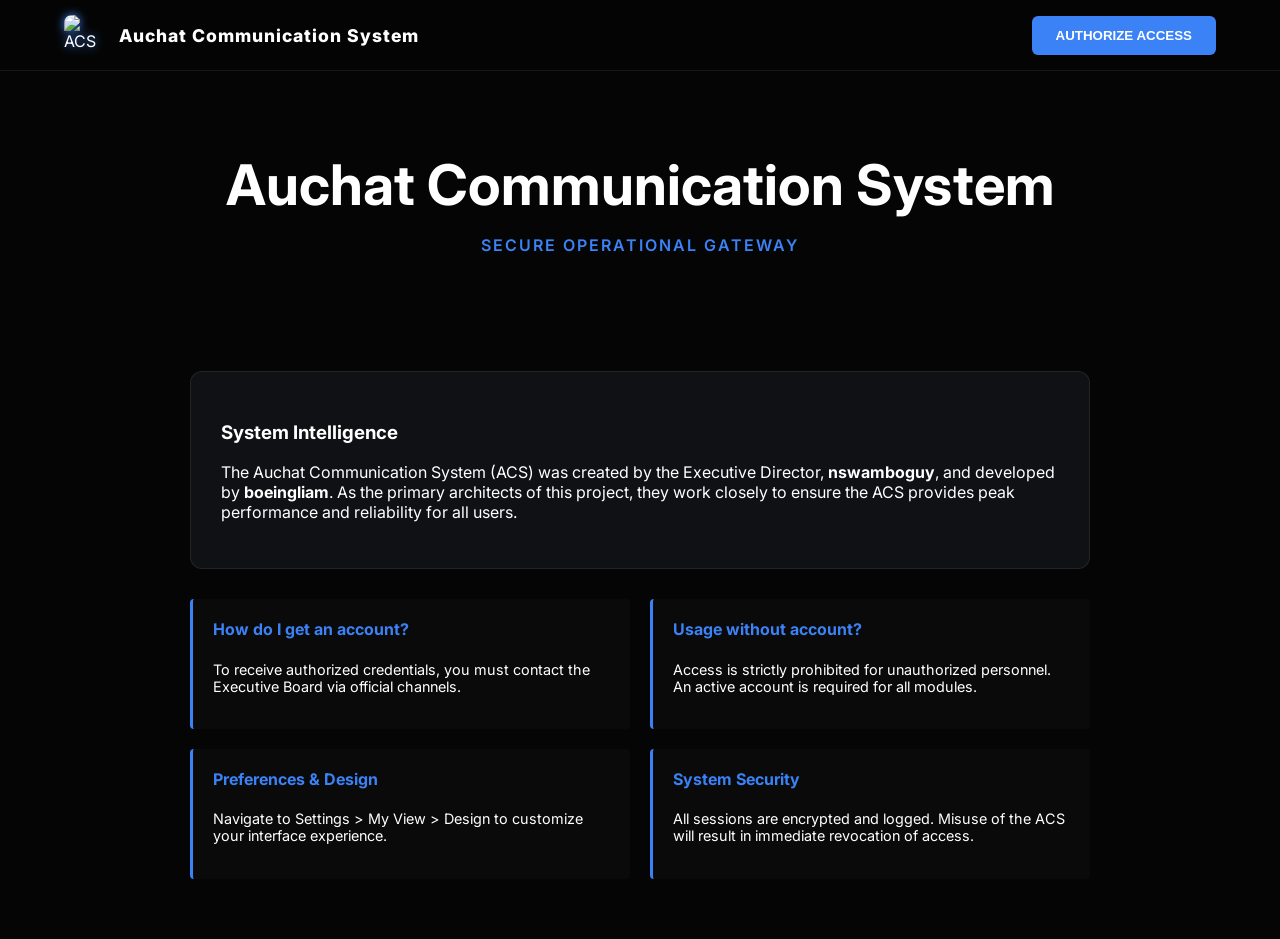
==== index.html @ dd85bc7e "Update index.html" ====
<!DOCTYPE html>
<html lang="en">
<head>
    <meta charset="UTF-8">
    <title>ACS | Auchat Communication System</title>
    <link rel="stylesheet" href="style.css">
</head>
<body>
    <nav>
        <div class="logo-container">
            <img src="https://cdn.discordapp.com/emojis/1469497144091217962.webp?size=128" class="acs-logo" alt="ACS Logo">
            <div style="font-weight: 800; letter-spacing: 1px; font-size: 1.1rem;">Auchat Communication System</div>
        </div>
        <button class="btn btn-blue" onclick="document.getElementById('loginModal').style.display='flex'">AUTHORIZE ACCESS</button>
    </nav>

    <div style="text-align: center; padding: 80px 20px 40px;">
        <h1 style="font-size: 3.5rem; margin: 0; color: var(--text-primary);">Auchat Communication System</h1>
        <p style="color: var(--accent-blue); font-weight: 600; letter-spacing: 2px;">SECURE OPERATIONAL GATEWAY</p>
    </div>

    <div class="info-section">
        <div class="info-card">
            <h3>System Intelligence</h3>
            <p>The Auchat Communication System (ACS) was created by the Executive Director, <strong>nswamboguy</strong>, and developed by <strong>boeingliam</strong>. As the primary architects of this project, they work closely to ensure the ACS provides peak performance and reliability for all users.</p>
        </div>

        <div class="info-grid">
            <div class="q-box">
                <h4 style="margin-top:0; color: var(--accent-blue);">How do I get an account?</h4>
                <p style="font-size: 0.9rem;">To receive authorized credentials, you must contact the Executive Board via official channels.</p>
            </div>
            <div class="q-box">
                <h4 style="margin-top:0; color: var(--accent-blue);">Usage without account?</h4>
                <p style="font-size: 0.9rem;">Access is strictly prohibited for unauthorized personnel. An active account is required for all modules.</p>
            </div>
            <div class="q-box">
                <h4 style="margin-top:0; color: var(--accent-blue);">Preferences & Design</h4>
                <p style="font-size: 0.9rem;">Navigate to Settings > My View > Design to customize your interface experience.</p>
            </div>
            <div class="q-box">
                <h4 style="margin-top:0; color: var(--accent-blue);">System Security</h4>
                <p style="font-size: 0.9rem;">All sessions are encrypted and logged. Misuse of the ACS will result in immediate revocation of access.</p>
            </div>
        </div>
    </div>

    <div id="loginModal" style="display:none; position:fixed; inset:0; background:rgba(0,0,0,0.9); z-index:2000; align-items:center; justify-content:center;">
        <div class="info-card" style="width: 380px; text-align: center;">
            <img src="https://cdn.discordapp.com/emojis/1469497144091217962.webp?size=128" style="width:60px; margin-bottom:20px;">
            <h2 style="margin-top:0;">Identity Check</h2>
            <input type="email" id="user" placeholder="Email Address" style="background:#161b22; border:1px solid var(--border); padding:12px; width:100%; color:white; margin-bottom:10px; border-radius:6px;">
            <input type="password" id="pass" placeholder="Password" style="background:#161b22; border:1px solid var(--border); padding:12px; width:100%; color:white; margin-bottom:10px; border-radius:6px;">
            <button class="btn btn-blue" style="width:100%; margin-top:15px;" onclick="handleLogin()">AUTHORIZE</button>
            <p onclick="document.getElementById('loginModal').style.display='none'" style="cursor:pointer; font-size:0.8rem; margin-top:15px;">Close Window</p>
        </div>
    </div>

    <script type="module">
        import { initializeApp } from "https://www.gstatic.com/firebasejs/10.8.0/firebase-app.js";
        import { getAuth, signInWithEmailAndPassword } from "https://www.gstatic.com/firebasejs/10.8.0/firebase-auth.js";

        const firebaseConfig = {
            apiKey: "AIzaSyD-UvH3k2We00wAcsfCTVYJhgNvb7akjd0",
            authDomain: "rp-portal-7cfdb.firebaseapp.com",
            projectId: "rp-portal-7cfdb",
            storageBucket: "rp-portal-7cfdb.firebasestorage.app",
            messagingSenderId: "1029232195682",
            appId: "1:1029232195682:web:852e8915f3f5293069793b",
            measurementId: "G-BK2QG0M95C"
        };

        const app = initializeApp(firebaseConfig);
        const auth = getAuth(app);

        window.handleLogin = async () => {
            const email = document.getElementById('user').value;
            const pass = document.getElementById('pass').value;
            try {
                const res = await signInWithEmailAndPassword(auth, email, pass);
                localStorage.setItem('userEmail', res.user.email);
                window.location.href = 'dashboard.html';
            } catch (e) { alert("Access Denied."); }
        };
    </script>
</body>
</html>
---- style.css ----
@import url('https://fonts.googleapis.com/css2?family=Inter:wght@300;400;600;800&display=swap');

:root {
    --bg-dark: #050505;
    --card-bg: #0f1115;
    --accent-blue: #3b82f6;
    --accent-red: #7f1d1d;
    --text-primary: #ffffff;
    --text-secondary: #94a3b8;
    --border: rgba(255, 255, 255, 0.08);
}

body {
    background-color: var(--bg-dark);
    color: var(--text-primary);
    font-family: 'Inter', sans-serif;
    margin: 0;
}

/* Logo Styling */
.logo-container {
    display: flex;
    align-items: center;
    gap: 15px;
}

.acs-logo {
    width: 40px;
    height: 40px;
    border-radius: 8px;
    filter: drop-shadow(0 0 5px var(--accent-blue));
}

/* Navigation */
nav {
    height: 70px;
    display: flex;
    align-items: center;
    justify-content: space-between;
    padding: 0 5%;
    border-bottom: 1px solid var(--border);
    background: rgba(5, 5, 5, 0.9);
    backdrop-filter: blur(15px);
    position: sticky;
    top: 0;
    z-index: 1000;
}

/* Info Section Styling */
.info-section {
    max-width: 900px;
    margin: 60px auto;
    padding: 0 20px;
}

.info-card {
    background: var(--card-bg);
    border: 1px solid var(--border);
    border-radius: 12px;
    padding: 30px;
    margin-bottom: 20px;
}

.info-grid {
    display: grid;
    grid-template-columns: 1fr 1fr;
    gap: 20px;
    margin-top: 30px;
}

.q-box {
    background: rgba(255,255,255,0.02);
    padding: 20px;
    border-left: 3px solid var(--accent-blue);
    border-radius: 4px;
}

/* Buttons & Inputs (Same as before) */
.btn { padding: 12px 24px; border-radius: 6px; font-weight: 600; cursor: pointer; border: none; transition: 0.3s; }
.btn-blue { background: var(--accent-blue); color: white; }
.btn-blue:hover { box-shadow: 0 0 20px rgba(59, 130, 246, 0.4); }
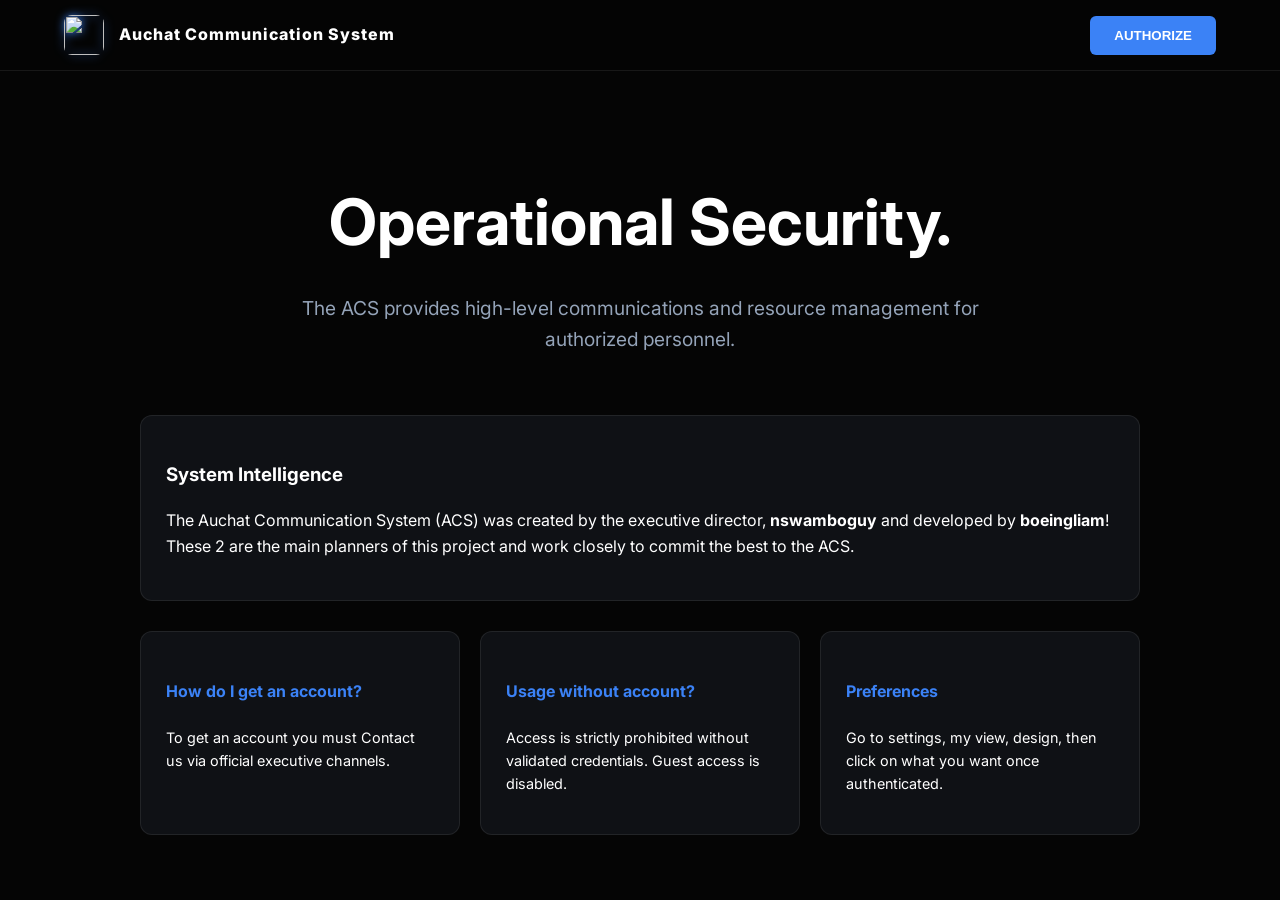
==== commit 4946d58e: "Update index.html" ====
--- a/index.html
+++ b/index.html
@@ -2,57 +2,55 @@
 <html lang="en">
 <head>
     <meta charset="UTF-8">
-    <title>ACS | Auchat Communication System</title>
+    <title>Auchat Communication System | Gateway</title>
     <link rel="stylesheet" href="style.css">
 </head>
 <body>
     <nav>
         <div class="logo-container">
-            <img src="https://cdn.discordapp.com/emojis/1469497144091217962.webp?size=128" class="acs-logo" alt="ACS Logo">
-            <div style="font-weight: 800; letter-spacing: 1px; font-size: 1.1rem;">Auchat Communication System</div>
+            <img src="https://cdn.discordapp.com/emojis/1469497144091217962.webp?size=128" class="acs-logo">
+            <div style="font-weight: 800; letter-spacing: 1px;">Auchat Communication System</div>
         </div>
-        <button class="btn btn-blue" onclick="document.getElementById('loginModal').style.display='flex'">AUTHORIZE ACCESS</button>
+        <button class="btn btn-blue" onclick="document.getElementById('loginModal').style.display='flex'">AUTHORIZE</button>
     </nav>
 
-    <div style="text-align: center; padding: 80px 20px 40px;">
-        <h1 style="font-size: 3.5rem; margin: 0; color: var(--text-primary);">Auchat Communication System</h1>
-        <p style="color: var(--accent-blue); font-weight: 600; letter-spacing: 2px;">SECURE OPERATIONAL GATEWAY</p>
+    <div style="text-align: center; padding: 100px 20px 40px;">
+        <h1 style="font-size: 4rem; margin: 0;">Operational Security.</h1>
+        <p style="color: var(--text-secondary); font-size: 1.2rem; max-width: 700px; margin: 20px auto;">
+            The ACS provides high-level communications and resource management for authorized personnel.
+        </p>
     </div>
 
-    <div class="info-section">
-        <div class="info-card">
+    <div class="container" style="max-width: 1000px; margin: 0 auto; padding: 0 20px;">
+        <div class="card">
             <h3>System Intelligence</h3>
-            <p>The Auchat Communication System (ACS) was created by the Executive Director, <strong>nswamboguy</strong>, and developed by <strong>boeingliam</strong>. As the primary architects of this project, they work closely to ensure the ACS provides peak performance and reliability for all users.</p>
+            <p>The Auchat Communication System (ACS) was created by the executive director, <strong>nswamboguy</strong> and developed by <strong>boeingliam</strong>! These 2 are the main planners of this project and work closely to commit the best to the ACS.</p>
         </div>
 
         <div class="info-grid">
-            <div class="q-box">
-                <h4 style="margin-top:0; color: var(--accent-blue);">How do I get an account?</h4>
-                <p style="font-size: 0.9rem;">To receive authorized credentials, you must contact the Executive Board via official channels.</p>
+            <div class="card">
+                <h4 style="color:var(--accent-blue)">How do I get an account?</h4>
+                <p style="font-size: 0.9rem;">To get an account you must Contact us via official executive channels.</p>
             </div>
-            <div class="q-box">
-                <h4 style="margin-top:0; color: var(--accent-blue);">Usage without account?</h4>
-                <p style="font-size: 0.9rem;">Access is strictly prohibited for unauthorized personnel. An active account is required for all modules.</p>
+            <div class="card">
+                <h4 style="color:var(--accent-blue)">Usage without account?</h4>
+                <p style="font-size: 0.9rem;">Access is strictly prohibited without validated credentials. Guest access is disabled.</p>
             </div>
-            <div class="q-box">
-                <h4 style="margin-top:0; color: var(--accent-blue);">Preferences & Design</h4>
-                <p style="font-size: 0.9rem;">Navigate to Settings > My View > Design to customize your interface experience.</p>
-            </div>
-            <div class="q-box">
-                <h4 style="margin-top:0; color: var(--accent-blue);">System Security</h4>
-                <p style="font-size: 0.9rem;">All sessions are encrypted and logged. Misuse of the ACS will result in immediate revocation of access.</p>
+            <div class="card">
+                <h4 style="color:var(--accent-blue)">Preferences</h4>
+                <p style="font-size: 0.9rem;">Go to settings, my view, design, then click on what you want once authenticated.</p>
             </div>
         </div>
     </div>
 
-    <div id="loginModal" style="display:none; position:fixed; inset:0; background:rgba(0,0,0,0.9); z-index:2000; align-items:center; justify-content:center;">
-        <div class="info-card" style="width: 380px; text-align: center;">
+    <div id="loginModal" style="display:none; position:fixed; inset:0; background:rgba(0,0,0,0.95); z-index:2000; align-items:center; justify-content:center;">
+        <div class="card" style="width: 380px; text-align: center;">
             <img src="https://cdn.discordapp.com/emojis/1469497144091217962.webp?size=128" style="width:60px; margin-bottom:20px;">
-            <h2 style="margin-top:0;">Identity Check</h2>
-            <input type="email" id="user" placeholder="Email Address" style="background:#161b22; border:1px solid var(--border); padding:12px; width:100%; color:white; margin-bottom:10px; border-radius:6px;">
-            <input type="password" id="pass" placeholder="Password" style="background:#161b22; border:1px solid var(--border); padding:12px; width:100%; color:white; margin-bottom:10px; border-radius:6px;">
-            <button class="btn btn-blue" style="width:100%; margin-top:15px;" onclick="handleLogin()">AUTHORIZE</button>
-            <p onclick="document.getElementById('loginModal').style.display='none'" style="cursor:pointer; font-size:0.8rem; margin-top:15px;">Close Window</p>
+            <h2>Personnel Sign-In</h2>
+            <input type="email" id="user" placeholder="Email Address (@...)" style="margin-bottom:10px;">
+            <input type="password" id="pass" placeholder="Password">
+            <button class="btn btn-blue" style="width:100%; margin-top:20px;" onclick="handleLogin()">AUTHORIZE ACCESS</button>
+            <p onclick="document.getElementById('loginModal').style.display='none'" style="cursor:pointer; font-size:0.8rem; margin-top:15px; color:var(--text-secondary);">Cancel</p>
         </div>
     </div>
 
@@ -80,7 +78,7 @@
                 const res = await signInWithEmailAndPassword(auth, email, pass);
                 localStorage.setItem('userEmail', res.user.email);
                 window.location.href = 'dashboard.html';
-            } catch (e) { alert("Access Denied."); }
+            } catch (e) { alert("Access Denied: Invalid Credentials."); }
         };
     </script>
 </body>
--- a/style.css
+++ b/style.css
@@ -5,6 +5,7 @@
     --card-bg: #0f1115;
     --accent-blue: #3b82f6;
     --accent-red: #7f1d1d;
+    --accent-dev: #a855f7;
     --text-primary: #ffffff;
     --text-secondary: #94a3b8;
     --border: rgba(255, 255, 255, 0.08);
@@ -15,23 +16,10 @@
     color: var(--text-primary);
     font-family: 'Inter', sans-serif;
     margin: 0;
+    line-height: 1.6;
 }
 
-/* Logo Styling */
-.logo-container {
-    display: flex;
-    align-items: center;
-    gap: 15px;
-}
-
-.acs-logo {
-    width: 40px;
-    height: 40px;
-    border-radius: 8px;
-    filter: drop-shadow(0 0 5px var(--accent-blue));
-}
-
-/* Navigation */
+/* Logo & Nav */
 nav {
     height: 70px;
     display: flex;
@@ -46,36 +34,49 @@
     z-index: 1000;
 }
 
-/* Info Section Styling */
-.info-section {
-    max-width: 900px;
-    margin: 60px auto;
-    padding: 0 20px;
-}
+.logo-container { display: flex; align-items: center; gap: 15px; }
+.acs-logo { width: 40px; height: 40px; border-radius: 8px; filter: drop-shadow(0 0 5px var(--accent-blue)); }
 
-.info-card {
+/* Cards & UI */
+.card {
     background: var(--card-bg);
     border: 1px solid var(--border);
     border-radius: 12px;
-    padding: 30px;
-    margin-bottom: 20px;
+    padding: 25px;
+    transition: 0.3s;
 }
 
-.info-grid {
-    display: grid;
-    grid-template-columns: 1fr 1fr;
-    gap: 20px;
-    margin-top: 30px;
+.info-grid { display: grid; grid-template-columns: repeat(auto-fit, minmax(280px, 1fr)); gap: 20px; margin-top: 30px; }
+
+.btn { padding: 12px 24px; border-radius: 6px; font-weight: 600; cursor: pointer; border: none; transition: 0.3s; }
+.btn-blue { background: var(--accent-blue); color: white; }
+.btn-red { background: var(--accent-red); color: white; }
+.btn-outline { background: transparent; border: 1px solid var(--border); color: white; }
+
+input {
+    background: #161b22;
+    border: 1px solid var(--border);
+    border-radius: 6px;
+    color: white;
+    padding: 12px;
+    width: 100%;
+    box-sizing: border-box;
 }
 
-.q-box {
-    background: rgba(255,255,255,0.02);
-    padding: 20px;
-    border-left: 3px solid var(--accent-blue);
-    border-radius: 4px;
+/* Tiered Admin Panels */
+.mod-panel { border: 1px solid var(--accent-red); background: rgba(127, 29, 29, 0.05); margin-bottom: 20px; }
+.dev-panel { border: 2px solid var(--accent-dev); background: rgba(10, 0, 20, 0.8); margin-bottom: 20px; box-shadow: 0 0 20px rgba(168, 85, 247, 0.1); }
+
+/* Sidebar */
+.sidebar-item {
+    padding: 12px;
+    border-radius: 8px;
+    cursor: pointer;
+    color: var(--text-secondary);
+    display: flex;
+    align-items: center;
+    gap: 10px;
 }
+.sidebar-item:hover { background: rgba(255,255,255,0.05); color: white; }
 
-/* Buttons & Inputs (Same as before) */
-.btn { padding: 12px 24px; border-radius: 6px; font-weight: 600; cursor: pointer; border: none; transition: 0.3s; }
-.btn-blue { background: var(--accent-blue); color: white; }
-.btn-blue:hover { box-shadow: 0 0 20px rgba(59, 130, 246, 0.4); }
+.terminal { font-family: monospace; color: #22c55e; background: #000; padding: 10px; border-radius: 4px; font-size: 0.8rem; margin-top: 10px; }
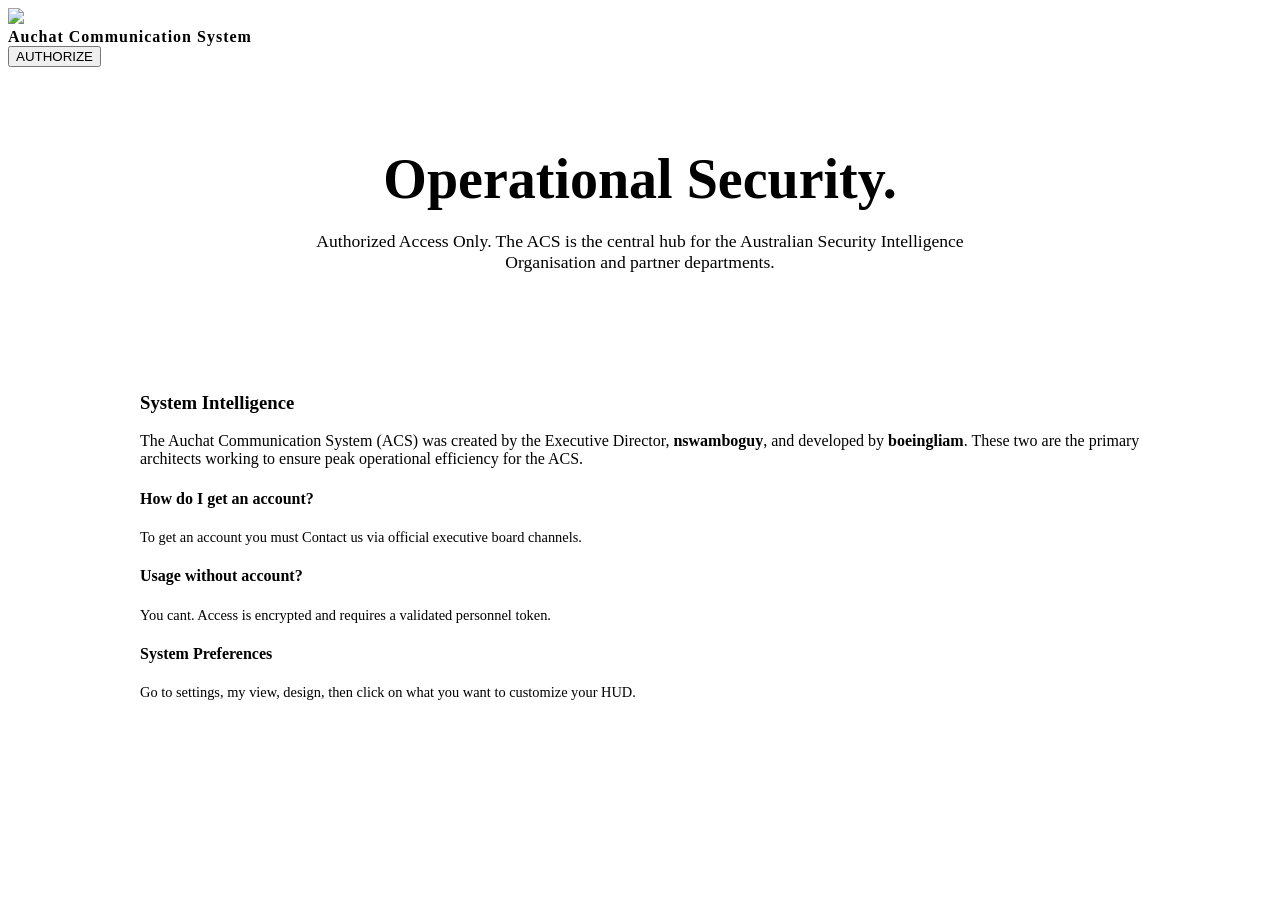
==== commit 0738c38b: "Update index.html" ====
--- a/index.html
+++ b/index.html
@@ -2,7 +2,7 @@
 <html lang="en">
 <head>
     <meta charset="UTF-8">
-    <title>Auchat Communication System | Gateway</title>
+    <title>ACS | Gateway</title>
     <link rel="stylesheet" href="style.css">
 </head>
 <body>
@@ -14,31 +14,31 @@
         <button class="btn btn-blue" onclick="document.getElementById('loginModal').style.display='flex'">AUTHORIZE</button>
     </nav>
 
-    <div style="text-align: center; padding: 100px 20px 40px;">
-        <h1 style="font-size: 4rem; margin: 0;">Operational Security.</h1>
-        <p style="color: var(--text-secondary); font-size: 1.2rem; max-width: 700px; margin: 20px auto;">
-            The ACS provides high-level communications and resource management for authorized personnel.
+    <div style="text-align: center; padding: 80px 20px;">
+        <h1 style="font-size: 3.5rem; margin: 0;">Operational Security.</h1>
+        <p style="color: var(--text-secondary); font-size: 1.1rem; max-width: 700px; margin: 20px auto;">
+            Authorized Access Only. The ACS is the central hub for the Australian Security Intelligence Organisation and partner departments.
         </p>
     </div>
 
-    <div class="container" style="max-width: 1000px; margin: 0 auto; padding: 0 20px;">
+    <div style="max-width: 1000px; margin: 0 auto; padding: 0 20px;">
         <div class="card">
             <h3>System Intelligence</h3>
-            <p>The Auchat Communication System (ACS) was created by the executive director, <strong>nswamboguy</strong> and developed by <strong>boeingliam</strong>! These 2 are the main planners of this project and work closely to commit the best to the ACS.</p>
+            <p>The Auchat Communication System (ACS) was created by the Executive Director, <strong>nswamboguy</strong>, and developed by <strong>boeingliam</strong>. These two are the primary architects working to ensure peak operational efficiency for the ACS.</p>
         </div>
 
         <div class="info-grid">
             <div class="card">
                 <h4 style="color:var(--accent-blue)">How do I get an account?</h4>
-                <p style="font-size: 0.9rem;">To get an account you must Contact us via official executive channels.</p>
+                <p style="font-size: 0.9rem;">To get an account you must Contact us via official executive board channels.</p>
             </div>
             <div class="card">
                 <h4 style="color:var(--accent-blue)">Usage without account?</h4>
-                <p style="font-size: 0.9rem;">Access is strictly prohibited without validated credentials. Guest access is disabled.</p>
+                <p style="font-size: 0.9rem;">You cant. Access is encrypted and requires a validated personnel token.</p>
             </div>
             <div class="card">
-                <h4 style="color:var(--accent-blue)">Preferences</h4>
-                <p style="font-size: 0.9rem;">Go to settings, my view, design, then click on what you want once authenticated.</p>
+                <h4 style="color:var(--accent-blue)">System Preferences</h4>
+                <p style="font-size: 0.9rem;">Go to settings, my view, design, then click on what you want to customize your HUD.</p>
             </div>
         </div>
     </div>
@@ -47,7 +47,7 @@
         <div class="card" style="width: 380px; text-align: center;">
             <img src="https://cdn.discordapp.com/emojis/1469497144091217962.webp?size=128" style="width:60px; margin-bottom:20px;">
             <h2>Personnel Sign-In</h2>
-            <input type="email" id="user" placeholder="Email Address (@...)" style="margin-bottom:10px;">
+            <input type="email" id="user" placeholder="Email Address" style="margin-bottom:10px;">
             <input type="password" id="pass" placeholder="Password">
             <button class="btn btn-blue" style="width:100%; margin-top:20px;" onclick="handleLogin()">AUTHORIZE ACCESS</button>
             <p onclick="document.getElementById('loginModal').style.display='none'" style="cursor:pointer; font-size:0.8rem; margin-top:15px; color:var(--text-secondary);">Cancel</p>
@@ -78,7 +78,7 @@
                 const res = await signInWithEmailAndPassword(auth, email, pass);
                 localStorage.setItem('userEmail', res.user.email);
                 window.location.href = 'dashboard.html';
-            } catch (e) { alert("Access Denied: Invalid Credentials."); }
+            } catch (e) { alert("Access Denied."); }
         };
     </script>
 </body>
--- a/style.css
+++ b/style.css
@@ -1,82 +1,27 @@
-@import url('https://fonts.googleapis.com/css2?family=Inter:wght@300;400;600;800&display=swap');
-
-:root {
-    --bg-dark: #050505;
-    --card-bg: #0f1115;
-    --accent-blue: #3b82f6;
-    --accent-red: #7f1d1d;
-    --accent-dev: #a855f7;
-    --text-primary: #ffffff;
-    --text-secondary: #94a3b8;
-    --border: rgba(255, 255, 255, 0.08);
+/* ASIO HR Aesthetic */
+.asio-panel {
+    border: 1px solid #00d4ff;
+    background: rgba(0, 212, 255, 0.05);
+    box-shadow: 0 0 15px rgba(0, 212, 255, 0.1);
 }
 
-body {
-    background-color: var(--bg-dark);
-    color: var(--text-primary);
-    font-family: 'Inter', sans-serif;
-    margin: 0;
-    line-height: 1.6;
+.badge-asio {
+    background: #00d4ff;
+    color: #000;
+    font-weight: 800;
+    padding: 2px 8px;
+    border-radius: 4px;
+    font-size: 0.7rem;
 }
 
-/* Logo & Nav */
-nav {
-    height: 70px;
+/* Resource Link Cards */
+.resource-link {
+    background: #161b22;
+    padding: 15px;
+    border-radius: 8px;
+    border: 1px solid var(--border);
+    margin-top: 10px;
     display: flex;
+    justify-content: space-between;
     align-items: center;
-    justify-content: space-between;
-    padding: 0 5%;
-    border-bottom: 1px solid var(--border);
-    background: rgba(5, 5, 5, 0.9);
-    backdrop-filter: blur(15px);
-    position: sticky;
-    top: 0;
-    z-index: 1000;
 }
-
-.logo-container { display: flex; align-items: center; gap: 15px; }
-.acs-logo { width: 40px; height: 40px; border-radius: 8px; filter: drop-shadow(0 0 5px var(--accent-blue)); }
-
-/* Cards & UI */
-.card {
-    background: var(--card-bg);
-    border: 1px solid var(--border);
-    border-radius: 12px;
-    padding: 25px;
-    transition: 0.3s;
-}
-
-.info-grid { display: grid; grid-template-columns: repeat(auto-fit, minmax(280px, 1fr)); gap: 20px; margin-top: 30px; }
-
-.btn { padding: 12px 24px; border-radius: 6px; font-weight: 600; cursor: pointer; border: none; transition: 0.3s; }
-.btn-blue { background: var(--accent-blue); color: white; }
-.btn-red { background: var(--accent-red); color: white; }
-.btn-outline { background: transparent; border: 1px solid var(--border); color: white; }
-
-input {
-    background: #161b22;
-    border: 1px solid var(--border);
-    border-radius: 6px;
-    color: white;
-    padding: 12px;
-    width: 100%;
-    box-sizing: border-box;
-}
-
-/* Tiered Admin Panels */
-.mod-panel { border: 1px solid var(--accent-red); background: rgba(127, 29, 29, 0.05); margin-bottom: 20px; }
-.dev-panel { border: 2px solid var(--accent-dev); background: rgba(10, 0, 20, 0.8); margin-bottom: 20px; box-shadow: 0 0 20px rgba(168, 85, 247, 0.1); }
-
-/* Sidebar */
-.sidebar-item {
-    padding: 12px;
-    border-radius: 8px;
-    cursor: pointer;
-    color: var(--text-secondary);
-    display: flex;
-    align-items: center;
-    gap: 10px;
-}
-.sidebar-item:hover { background: rgba(255,255,255,0.05); color: white; }
-
-.terminal { font-family: monospace; color: #22c55e; background: #000; padding: 10px; border-radius: 4px; font-size: 0.8rem; margin-top: 10px; }
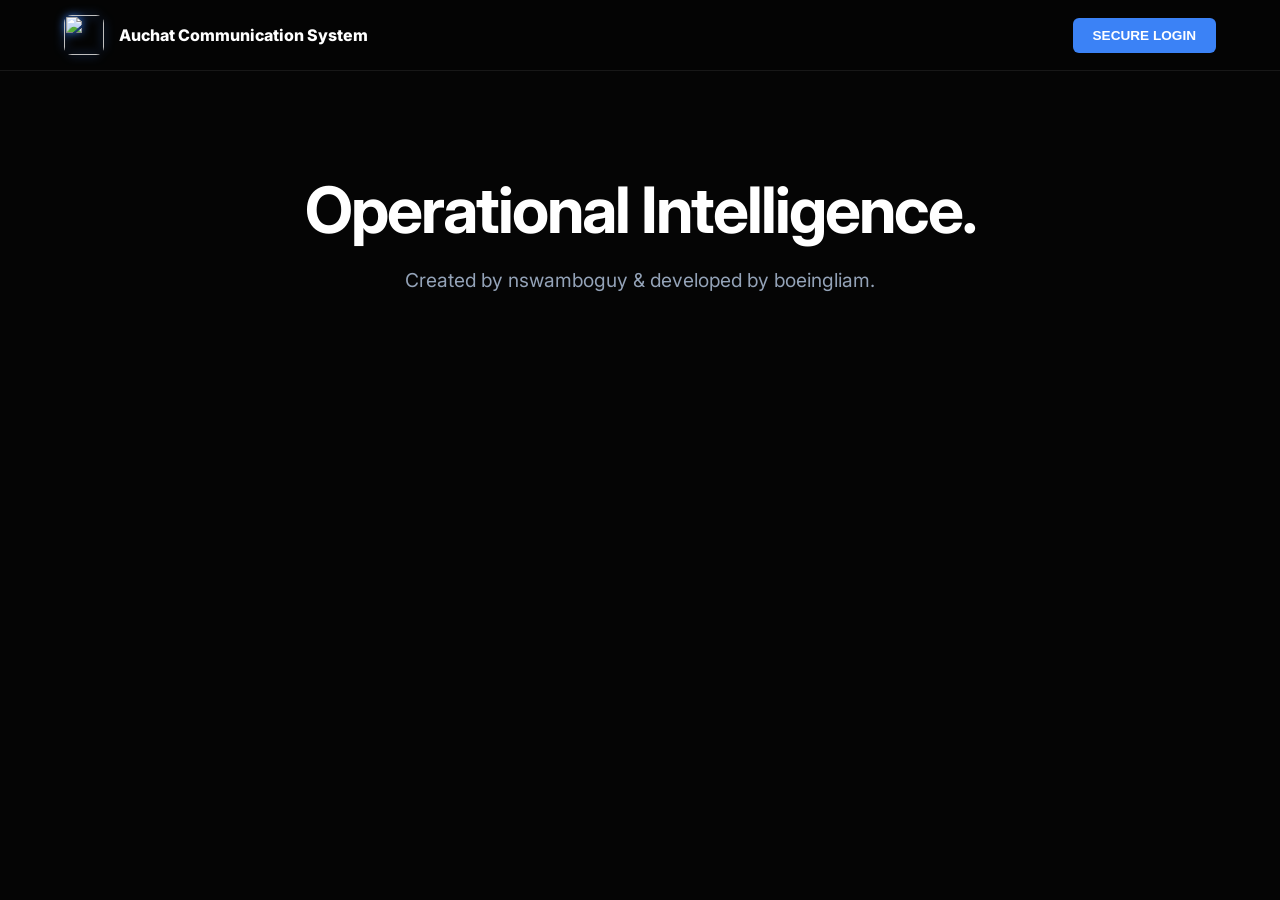
==== commit b7ee3a1c: "Update index.html" ====
--- a/index.html
+++ b/index.html
@@ -2,54 +2,30 @@
 <html lang="en">
 <head>
     <meta charset="UTF-8">
-    <title>ACS | Gateway</title>
+    <title>ACS | Entry Gateway</title>
     <link rel="stylesheet" href="style.css">
 </head>
 <body>
     <nav>
         <div class="logo-container">
             <img src="https://cdn.discordapp.com/emojis/1469497144091217962.webp?size=128" class="acs-logo">
-            <div style="font-weight: 800; letter-spacing: 1px;">Auchat Communication System</div>
+            <div style="font-weight: 800;">Auchat Communication System</div>
         </div>
-        <button class="btn btn-blue" onclick="document.getElementById('loginModal').style.display='flex'">AUTHORIZE</button>
+        <button class="btn btn-blue" onclick="document.getElementById('loginModal').style.display='flex'">SECURE LOGIN</button>
     </nav>
 
-    <div style="text-align: center; padding: 80px 20px;">
-        <h1 style="font-size: 3.5rem; margin: 0;">Operational Security.</h1>
-        <p style="color: var(--text-secondary); font-size: 1.1rem; max-width: 700px; margin: 20px auto;">
-            Authorized Access Only. The ACS is the central hub for the Australian Security Intelligence Organisation and partner departments.
-        </p>
+    <div style="text-align: center; padding: 100px 20px;">
+        <h1 style="font-size: 4rem; margin: 0; letter-spacing: -2px;">Operational Intelligence.</h1>
+        <p style="color: var(--text-secondary); font-size: 1.2rem; max-width: 650px; margin: 20px auto;">Created by nswamboguy & developed by boeingliam.</p>
     </div>
 
-    <div style="max-width: 1000px; margin: 0 auto; padding: 0 20px;">
-        <div class="card">
-            <h3>System Intelligence</h3>
-            <p>The Auchat Communication System (ACS) was created by the Executive Director, <strong>nswamboguy</strong>, and developed by <strong>boeingliam</strong>. These two are the primary architects working to ensure peak operational efficiency for the ACS.</p>
-        </div>
-
-        <div class="info-grid">
-            <div class="card">
-                <h4 style="color:var(--accent-blue)">How do I get an account?</h4>
-                <p style="font-size: 0.9rem;">To get an account you must Contact us via official executive board channels.</p>
-            </div>
-            <div class="card">
-                <h4 style="color:var(--accent-blue)">Usage without account?</h4>
-                <p style="font-size: 0.9rem;">You cant. Access is encrypted and requires a validated personnel token.</p>
-            </div>
-            <div class="card">
-                <h4 style="color:var(--accent-blue)">System Preferences</h4>
-                <p style="font-size: 0.9rem;">Go to settings, my view, design, then click on what you want to customize your HUD.</p>
-            </div>
-        </div>
-    </div>
-
-    <div id="loginModal" style="display:none; position:fixed; inset:0; background:rgba(0,0,0,0.95); z-index:2000; align-items:center; justify-content:center;">
-        <div class="card" style="width: 380px; text-align: center;">
-            <img src="https://cdn.discordapp.com/emojis/1469497144091217962.webp?size=128" style="width:60px; margin-bottom:20px;">
-            <h2>Personnel Sign-In</h2>
+    <div id="loginModal" style="display:none; position:fixed; inset:0; background:rgba(0,0,0,0.9); z-index:2000; align-items:center; justify-content:center;">
+        <div class="card" style="width: 350px; text-align: center;">
+            <img src="https://cdn.discordapp.com/emojis/1469497144091217962.webp?size=128" style="width:50px; margin-bottom:15px;">
+            <h3>Identity Verification</h3>
             <input type="email" id="user" placeholder="Email Address" style="margin-bottom:10px;">
             <input type="password" id="pass" placeholder="Password">
-            <button class="btn btn-blue" style="width:100%; margin-top:20px;" onclick="handleLogin()">AUTHORIZE ACCESS</button>
+            <button class="btn btn-blue" style="width:100%; margin-top:20px;" onclick="handleLogin()">AUTHORIZE</button>
             <p onclick="document.getElementById('loginModal').style.display='none'" style="cursor:pointer; font-size:0.8rem; margin-top:15px; color:var(--text-secondary);">Cancel</p>
         </div>
     </div>
@@ -57,20 +33,16 @@
     <script type="module">
         import { initializeApp } from "https://www.gstatic.com/firebasejs/10.8.0/firebase-app.js";
         import { getAuth, signInWithEmailAndPassword } from "https://www.gstatic.com/firebasejs/10.8.0/firebase-auth.js";
-
         const firebaseConfig = {
             apiKey: "AIzaSyD-UvH3k2We00wAcsfCTVYJhgNvb7akjd0",
             authDomain: "rp-portal-7cfdb.firebaseapp.com",
             projectId: "rp-portal-7cfdb",
             storageBucket: "rp-portal-7cfdb.firebasestorage.app",
             messagingSenderId: "1029232195682",
-            appId: "1:1029232195682:web:852e8915f3f5293069793b",
-            measurementId: "G-BK2QG0M95C"
+            appId: "1:1029232195682:web:852e8915f3f5293069793b"
         };
-
         const app = initializeApp(firebaseConfig);
         const auth = getAuth(app);
-
         window.handleLogin = async () => {
             const email = document.getElementById('user').value;
             const pass = document.getElementById('pass').value;
@@ -78,7 +50,7 @@
                 const res = await signInWithEmailAndPassword(auth, email, pass);
                 localStorage.setItem('userEmail', res.user.email);
                 window.location.href = 'dashboard.html';
-            } catch (e) { alert("Access Denied."); }
+            } catch (e) { alert("Invalid Credentials"); }
         };
     </script>
 </body>
--- a/style.css
+++ b/style.css
@@ -1,27 +1,54 @@
-/* ASIO HR Aesthetic */
-.asio-panel {
-    border: 1px solid #00d4ff;
-    background: rgba(0, 212, 255, 0.05);
-    box-shadow: 0 0 15px rgba(0, 212, 255, 0.1);
+@import url('https://fonts.googleapis.com/css2?family=Inter:wght@300;400;600;800&display=swap');
+
+:root {
+    --bg-dark: #050505;
+    --card-bg: #0f1115;
+    --accent-blue: #3b82f6;
+    --accent-red: #7f1d1d;
+    --accent-dev: #ffd700; /* Gold */
+    --accent-asio: #00d4ff;
+    --text-primary: #ffffff;
+    --text-secondary: #94a3b8;
+    --border: rgba(255, 255, 255, 0.08);
 }
 
-.badge-asio {
-    background: #00d4ff;
-    color: #000;
-    font-weight: 800;
-    padding: 2px 8px;
-    border-radius: 4px;
-    font-size: 0.7rem;
+body { background-color: var(--bg-dark); color: var(--text-primary); font-family: 'Inter', sans-serif; margin: 0; overflow-x: hidden; }
+
+/* Navigation */
+nav {
+    height: 70px; display: flex; align-items: center; justify-content: space-between; padding: 0 5%;
+    border-bottom: 1px solid var(--border); background: rgba(5, 5, 5, 0.9); backdrop-filter: blur(15px);
+    position: sticky; top: 0; z-index: 1000;
 }
 
-/* Resource Link Cards */
-.resource-link {
-    background: #161b22;
-    padding: 15px;
-    border-radius: 8px;
-    border: 1px solid var(--border);
-    margin-top: 10px;
-    display: flex;
-    justify-content: space-between;
-    align-items: center;
+.logo-container { display: flex; align-items: center; gap: 15px; }
+.acs-logo { width: 40px; height: 40px; border-radius: 8px; filter: drop-shadow(0 0 5px var(--accent-blue)); }
+
+/* HR Announcement Banner */
+#hr-banner {
+    position: fixed; top: -100px; left: 50%; transform: translateX(-50%);
+    width: 80%; max-width: 800px; background: var(--accent-blue); color: white;
+    padding: 20px; border-radius: 0 0 15px 15px; z-index: 9999;
+    text-align: center; font-weight: 800; box-shadow: 0 10px 30px rgba(0,0,0,0.5);
+    transition: 0.5s cubic-bezier(0.175, 0.885, 0.32, 1.275);
 }
+#hr-banner.active { top: 0; }
+
+/* Chat Styling */
+.chat-container { display: flex; flex-direction: column; height: 450px; }
+.chat-messages { flex: 1; overflow-y: auto; padding: 15px; background: rgba(0,0,0,0.2); border-radius: 8px; margin-bottom: 10px; }
+.msg { margin-bottom: 10px; font-size: 0.9rem; line-height: 1.4; padding: 8px; border-radius: 6px; background: rgba(255,255,255,0.03); }
+.msg-author { font-weight: 800; font-size: 0.75rem; margin-bottom: 2px; display: block; }
+.dev-text { color: var(--accent-dev) !important; }
+
+/* Global Cards */
+.card { background: var(--card-bg); border: 1px solid var(--border); border-radius: 12px; padding: 25px; }
+.sidebar-item { padding: 12px; border-radius: 8px; cursor: pointer; color: var(--text-secondary); display: flex; align-items: center; gap: 10px; transition: 0.2s; }
+.sidebar-item:hover, .sidebar-item.active { background: rgba(59, 130, 246, 0.1); color: white; }
+
+.btn { padding: 10px 20px; border-radius: 6px; font-weight: 600; cursor: pointer; border: none; font-size: 0.85rem; }
+.btn-blue { background: var(--accent-blue); color: white; }
+.btn-gold { background: var(--accent-dev); color: black; }
+.btn-outline { background: transparent; border: 1px solid var(--border); color: white; }
+
+input { background: #161b22; border: 1px solid var(--border); border-radius: 6px; color: white; padding: 12px; width: 100%; }
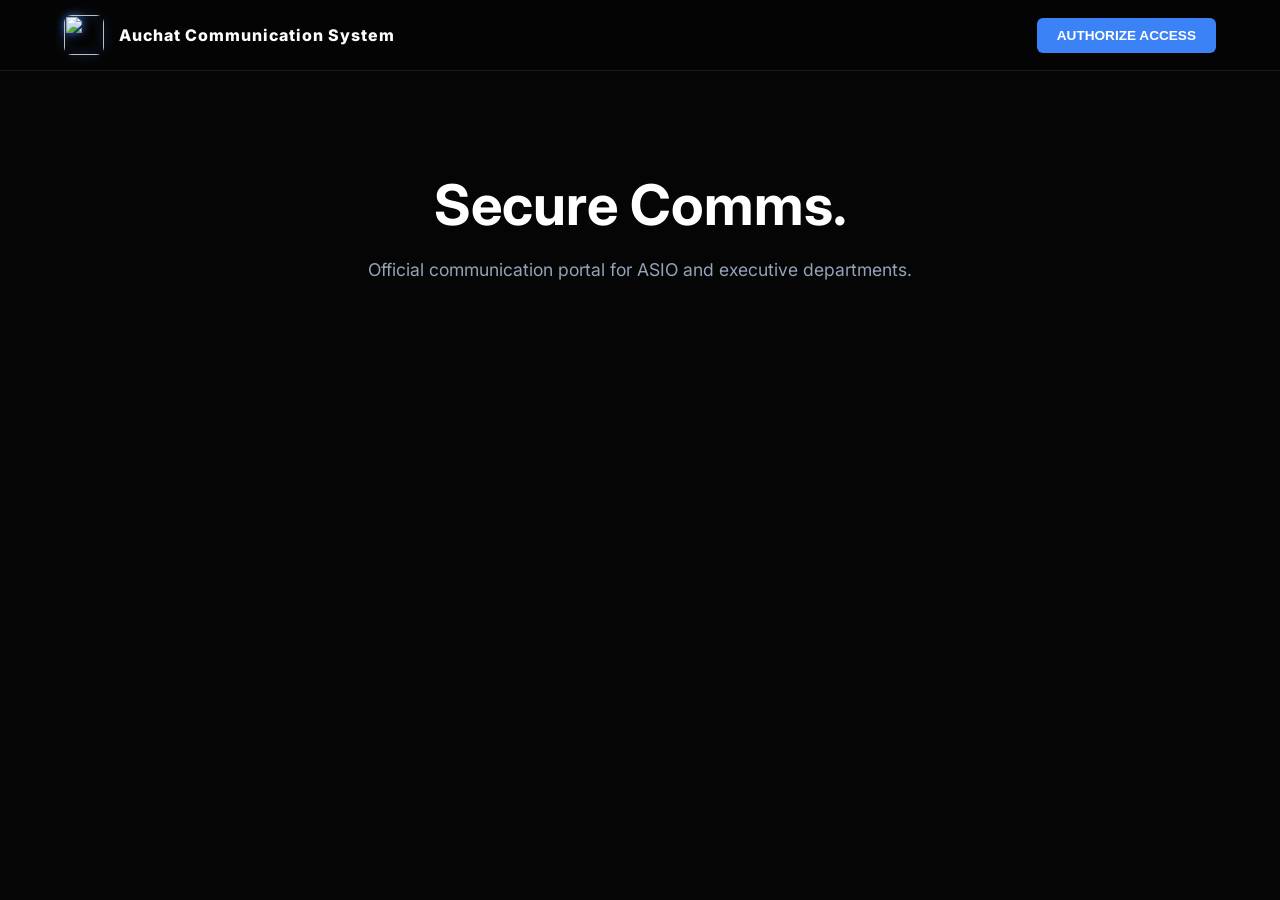
==== commit d16de8c1: "Update index.html" ====
--- a/index.html
+++ b/index.html
@@ -2,37 +2,36 @@
 <html lang="en">
 <head>
     <meta charset="UTF-8">
-    <title>ACS | Entry Gateway</title>
+    <title>ACS | Operational Gateway</title>
     <link rel="stylesheet" href="style.css">
 </head>
 <body>
     <nav>
         <div class="logo-container">
             <img src="https://cdn.discordapp.com/emojis/1469497144091217962.webp?size=128" class="acs-logo">
-            <div style="font-weight: 800;">Auchat Communication System</div>
+            <div style="font-weight: 800; letter-spacing: 1px;">Auchat Communication System</div>
         </div>
-        <button class="btn btn-blue" onclick="document.getElementById('loginModal').style.display='flex'">SECURE LOGIN</button>
+        <button class="btn btn-blue" onclick="document.getElementById('loginModal').style.display='flex'">AUTHORIZE ACCESS</button>
     </nav>
 
     <div style="text-align: center; padding: 100px 20px;">
-        <h1 style="font-size: 4rem; margin: 0; letter-spacing: -2px;">Operational Intelligence.</h1>
-        <p style="color: var(--text-secondary); font-size: 1.2rem; max-width: 650px; margin: 20px auto;">Created by nswamboguy & developed by boeingliam.</p>
+        <h1 style="font-size: 3.5rem; margin: 0;">Secure Comms.</h1>
+        <p style="color: var(--text-secondary); font-size: 1.1rem; max-width: 600px; margin: 20px auto;">Official communication portal for ASIO and executive departments.</p>
     </div>
 
     <div id="loginModal" style="display:none; position:fixed; inset:0; background:rgba(0,0,0,0.9); z-index:2000; align-items:center; justify-content:center;">
         <div class="card" style="width: 350px; text-align: center;">
-            <img src="https://cdn.discordapp.com/emojis/1469497144091217962.webp?size=128" style="width:50px; margin-bottom:15px;">
-            <h3>Identity Verification</h3>
+            <h3>Personnel Login</h3>
             <input type="email" id="user" placeholder="Email Address" style="margin-bottom:10px;">
             <input type="password" id="pass" placeholder="Password">
-            <button class="btn btn-blue" style="width:100%; margin-top:20px;" onclick="handleLogin()">AUTHORIZE</button>
-            <p onclick="document.getElementById('loginModal').style.display='none'" style="cursor:pointer; font-size:0.8rem; margin-top:15px; color:var(--text-secondary);">Cancel</p>
+            <button class="btn btn-blue" style="width:100%; margin-top:20px;" onclick="handleLogin()">VERIFY</button>
         </div>
     </div>
 
     <script type="module">
         import { initializeApp } from "https://www.gstatic.com/firebasejs/10.8.0/firebase-app.js";
         import { getAuth, signInWithEmailAndPassword } from "https://www.gstatic.com/firebasejs/10.8.0/firebase-auth.js";
+        
         const firebaseConfig = {
             apiKey: "AIzaSyD-UvH3k2We00wAcsfCTVYJhgNvb7akjd0",
             authDomain: "rp-portal-7cfdb.firebaseapp.com",
@@ -43,6 +42,7 @@
         };
         const app = initializeApp(firebaseConfig);
         const auth = getAuth(app);
+
         window.handleLogin = async () => {
             const email = document.getElementById('user').value;
             const pass = document.getElementById('pass').value;
--- a/style.css
+++ b/style.css
@@ -5,7 +5,7 @@
     --card-bg: #0f1115;
     --accent-blue: #3b82f6;
     --accent-red: #7f1d1d;
-    --accent-dev: #ffd700; /* Gold */
+    --accent-dev: #ffd700;
     --accent-asio: #00d4ff;
     --text-primary: #ffffff;
     --text-secondary: #94a3b8;
@@ -14,7 +14,6 @@
 
 body { background-color: var(--bg-dark); color: var(--text-primary); font-family: 'Inter', sans-serif; margin: 0; overflow-x: hidden; }
 
-/* Navigation */
 nav {
     height: 70px; display: flex; align-items: center; justify-content: space-between; padding: 0 5%;
     border-bottom: 1px solid var(--border); background: rgba(5, 5, 5, 0.9); backdrop-filter: blur(15px);
@@ -24,7 +23,6 @@
 .logo-container { display: flex; align-items: center; gap: 15px; }
 .acs-logo { width: 40px; height: 40px; border-radius: 8px; filter: drop-shadow(0 0 5px var(--accent-blue)); }
 
-/* HR Announcement Banner */
 #hr-banner {
     position: fixed; top: -100px; left: 50%; transform: translateX(-50%);
     width: 80%; max-width: 800px; background: var(--accent-blue); color: white;
@@ -34,21 +32,21 @@
 }
 #hr-banner.active { top: 0; }
 
-/* Chat Styling */
-.chat-container { display: flex; flex-direction: column; height: 450px; }
-.chat-messages { flex: 1; overflow-y: auto; padding: 15px; background: rgba(0,0,0,0.2); border-radius: 8px; margin-bottom: 10px; }
-.msg { margin-bottom: 10px; font-size: 0.9rem; line-height: 1.4; padding: 8px; border-radius: 6px; background: rgba(255,255,255,0.03); }
-.msg-author { font-weight: 800; font-size: 0.75rem; margin-bottom: 2px; display: block; }
+.chat-container { display: flex; flex-direction: column; height: 500px; position: relative; }
+.chat-messages { flex: 1; overflow-y: auto; padding: 15px; background: rgba(0,0,0,0.4); border-radius: 8px; border: 1px solid var(--border); margin-bottom: 5px; }
+.msg { margin-bottom: 12px; font-size: 0.9rem; padding: 10px; border-radius: 8px; background: rgba(255,255,255,0.03); border-left: 3px solid transparent; }
+.msg-author { font-weight: 800; font-size: 0.7rem; margin-bottom: 4px; display: block; text-transform: uppercase; letter-spacing: 1px; }
 .dev-text { color: var(--accent-dev) !important; }
 
-/* Global Cards */
+#typing-indicator { font-size: 0.75rem; color: var(--text-secondary); height: 20px; font-style: italic; margin-left: 5px; }
+
 .card { background: var(--card-bg); border: 1px solid var(--border); border-radius: 12px; padding: 25px; }
-.sidebar-item { padding: 12px; border-radius: 8px; cursor: pointer; color: var(--text-secondary); display: flex; align-items: center; gap: 10px; transition: 0.2s; }
+.sidebar-item { padding: 12px; border-radius: 8px; cursor: pointer; color: var(--text-secondary); display: flex; align-items: center; gap: 10px; transition: 0.2s; margin-bottom: 4px; }
 .sidebar-item:hover, .sidebar-item.active { background: rgba(59, 130, 246, 0.1); color: white; }
 
 .btn { padding: 10px 20px; border-radius: 6px; font-weight: 600; cursor: pointer; border: none; font-size: 0.85rem; }
 .btn-blue { background: var(--accent-blue); color: white; }
-.btn-gold { background: var(--accent-dev); color: black; }
 .btn-outline { background: transparent; border: 1px solid var(--border); color: white; }
 
-input { background: #161b22; border: 1px solid var(--border); border-radius: 6px; color: white; padding: 12px; width: 100%; }
+input { background: #161b22; border: 1px solid var(--border); border-radius: 6px; color: white; padding: 12px; width: 100%; outline: none; }
+input:focus { border-color: var(--accent-blue); }
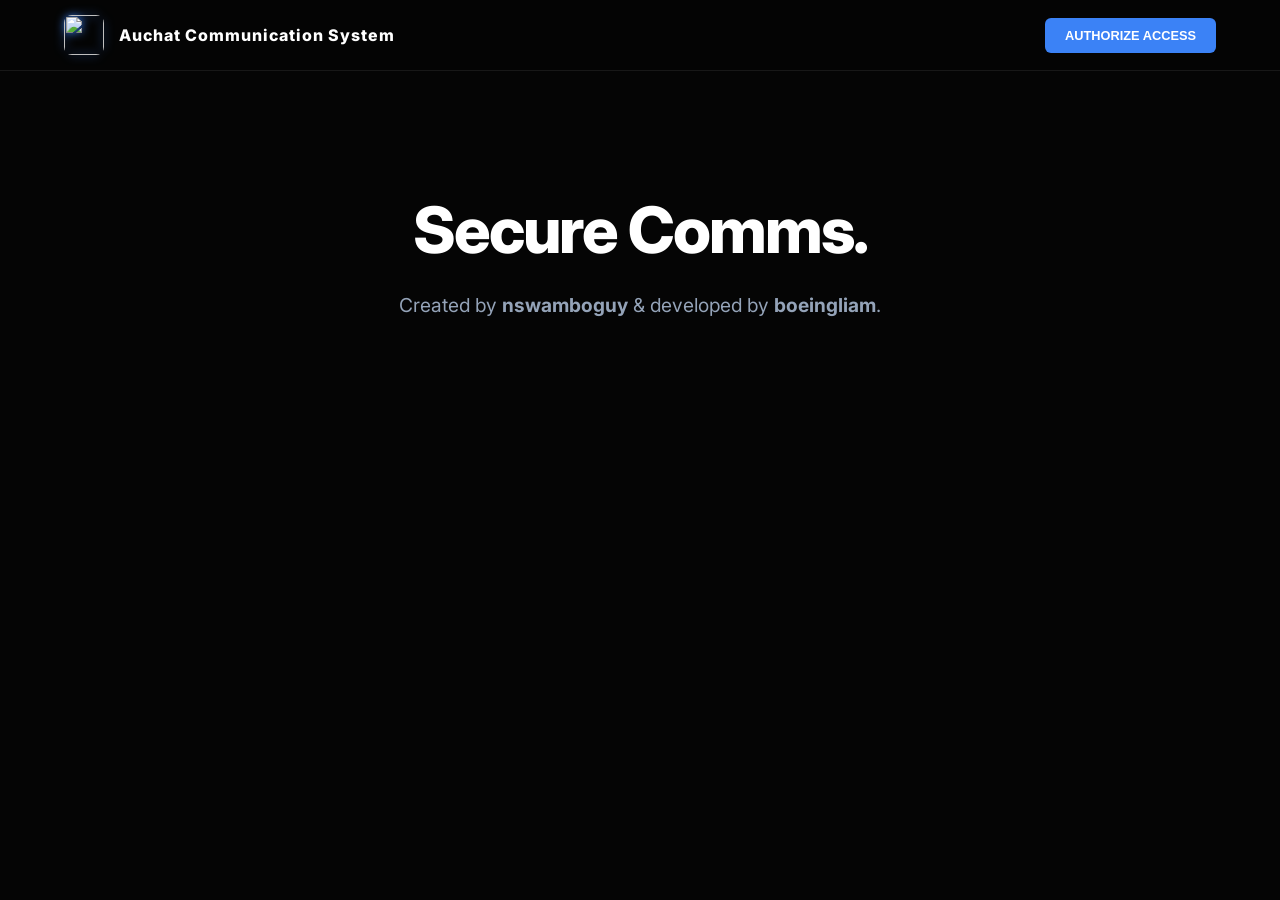
==== commit 54edaeb7: "Update index.html" ====
--- a/index.html
+++ b/index.html
@@ -14,9 +14,11 @@
         <button class="btn btn-blue" onclick="document.getElementById('loginModal').style.display='flex'">AUTHORIZE ACCESS</button>
     </nav>
 
-    <div style="text-align: center; padding: 100px 20px;">
-        <h1 style="font-size: 3.5rem; margin: 0;">Secure Comms.</h1>
-        <p style="color: var(--text-secondary); font-size: 1.1rem; max-width: 600px; margin: 20px auto;">Official communication portal for ASIO and executive departments.</p>
+    <div style="text-align: center; padding: 120px 20px;">
+        <h1 style="font-size: 4rem; margin: 0; letter-spacing: -2px; font-weight: 800;">Secure Comms.</h1>
+        <p style="color: var(--text-secondary); font-size: 1.2rem; max-width: 600px; margin: 25px auto;">
+            Created by <b>nswamboguy</b> & developed by <b>boeingliam</b>.
+        </p>
     </div>
 
     <div id="loginModal" style="display:none; position:fixed; inset:0; background:rgba(0,0,0,0.9); z-index:2000; align-items:center; justify-content:center;">
--- a/style.css
+++ b/style.css
@@ -23,30 +23,37 @@
 .logo-container { display: flex; align-items: center; gap: 15px; }
 .acs-logo { width: 40px; height: 40px; border-radius: 8px; filter: drop-shadow(0 0 5px var(--accent-blue)); }
 
+/* Real-time Priority Banner */
 #hr-banner {
-    position: fixed; top: -100px; left: 50%; transform: translateX(-50%);
-    width: 80%; max-width: 800px; background: var(--accent-blue); color: white;
+    position: fixed; top: -150px; left: 50%; transform: translateX(-50%);
+    width: 90%; max-width: 800px; background: var(--accent-asio); color: #000;
     padding: 20px; border-radius: 0 0 15px 15px; z-index: 9999;
-    text-align: center; font-weight: 800; box-shadow: 0 10px 30px rgba(0,0,0,0.5);
-    transition: 0.5s cubic-bezier(0.175, 0.885, 0.32, 1.275);
+    text-align: center; font-weight: 800; box-shadow: 0 10px 40px rgba(0, 212, 255, 0.4);
+    transition: 0.6s cubic-bezier(0.23, 1, 0.32, 1);
 }
 #hr-banner.active { top: 0; }
 
-.chat-container { display: flex; flex-direction: column; height: 500px; position: relative; }
-.chat-messages { flex: 1; overflow-y: auto; padding: 15px; background: rgba(0,0,0,0.4); border-radius: 8px; border: 1px solid var(--border); margin-bottom: 5px; }
-.msg { margin-bottom: 12px; font-size: 0.9rem; padding: 10px; border-radius: 8px; background: rgba(255,255,255,0.03); border-left: 3px solid transparent; }
-.msg-author { font-weight: 800; font-size: 0.7rem; margin-bottom: 4px; display: block; text-transform: uppercase; letter-spacing: 1px; }
+/* Chat & Feed UI */
+.chat-container { display: flex; flex-direction: column; height: 550px; }
+.scroll-area { flex: 1; overflow-y: auto; padding: 15px; background: rgba(0,0,0,0.4); border-radius: 8px; border: 1px solid var(--border); }
+.msg { margin-bottom: 12px; font-size: 0.9rem; padding: 12px; border-radius: 8px; background: rgba(255,255,255,0.03); border-left: 3px solid var(--accent-blue); }
+.msg-hr { border-left-color: var(--accent-asio); background: rgba(0, 212, 255, 0.05); }
+.msg-author { font-weight: 800; font-size: 0.7rem; display: block; text-transform: uppercase; margin-bottom: 4px; }
 .dev-text { color: var(--accent-dev) !important; }
 
-#typing-indicator { font-size: 0.75rem; color: var(--text-secondary); height: 20px; font-style: italic; margin-left: 5px; }
+/* Resource Cards */
+.res-card { 
+    display: flex; justify-content: space-between; align-items: center; 
+    padding: 15px; background: #161b22; border-radius: 8px; margin-bottom: 10px; border: 1px solid var(--border);
+}
 
 .card { background: var(--card-bg); border: 1px solid var(--border); border-radius: 12px; padding: 25px; }
-.sidebar-item { padding: 12px; border-radius: 8px; cursor: pointer; color: var(--text-secondary); display: flex; align-items: center; gap: 10px; transition: 0.2s; margin-bottom: 4px; }
+.sidebar-item { padding: 12px; border-radius: 8px; cursor: pointer; color: var(--text-secondary); transition: 0.2s; margin-bottom: 4px; }
 .sidebar-item:hover, .sidebar-item.active { background: rgba(59, 130, 246, 0.1); color: white; }
 
-.btn { padding: 10px 20px; border-radius: 6px; font-weight: 600; cursor: pointer; border: none; font-size: 0.85rem; }
+.btn { padding: 10px 20px; border-radius: 6px; font-weight: 700; cursor: pointer; border: none; font-size: 0.8rem; }
 .btn-blue { background: var(--accent-blue); color: white; }
+.btn-asio { background: var(--accent-asio); color: black; }
 .btn-outline { background: transparent; border: 1px solid var(--border); color: white; }
 
 input { background: #161b22; border: 1px solid var(--border); border-radius: 6px; color: white; padding: 12px; width: 100%; outline: none; }
-input:focus { border-color: var(--accent-blue); }
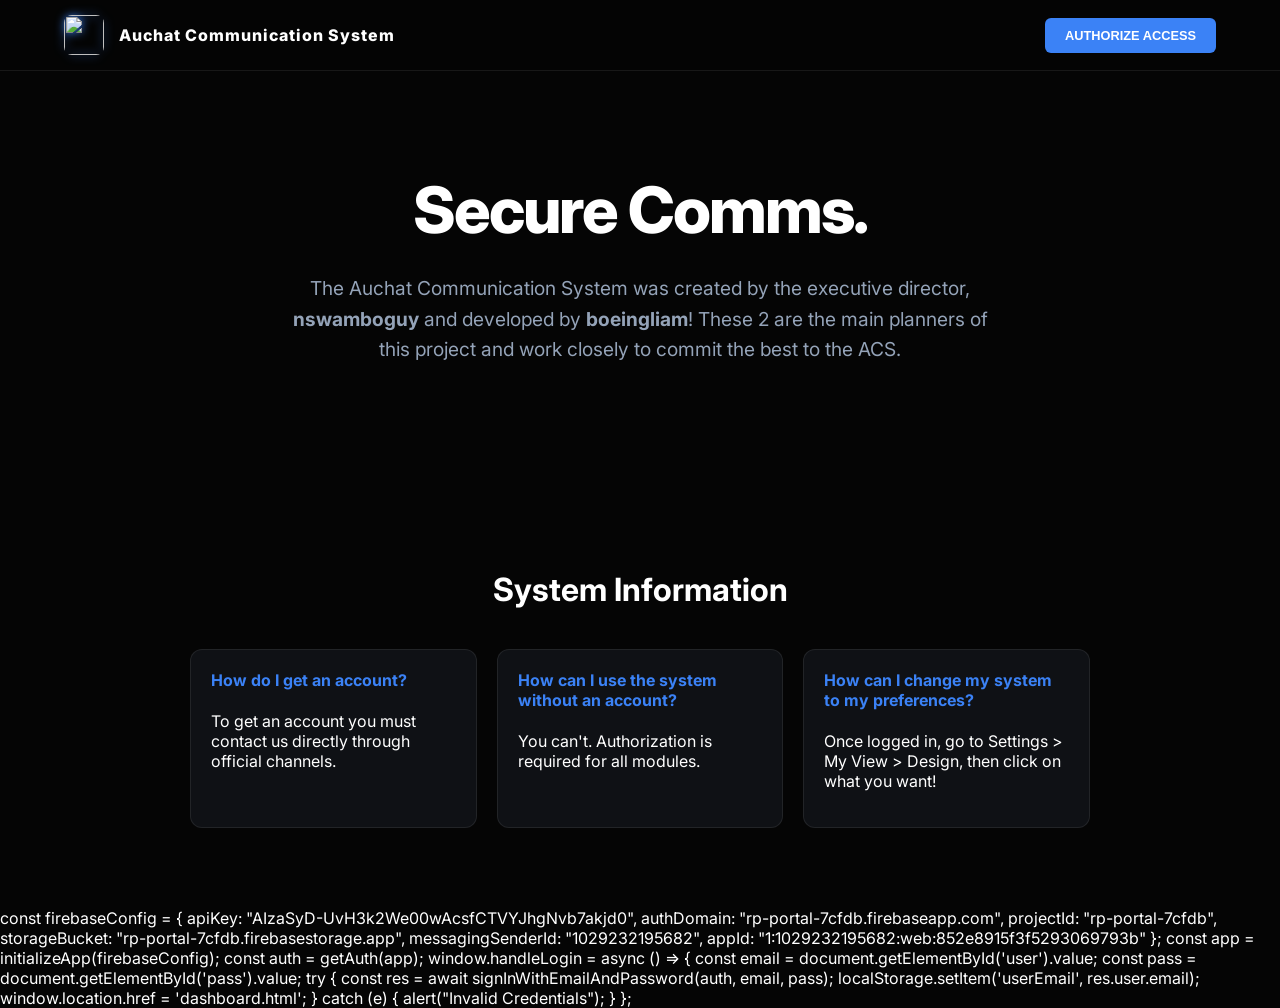
==== commit a5f550c8: "Update index.html" ====
--- a/index.html
+++ b/index.html
@@ -14,19 +14,39 @@
         <button class="btn btn-blue" onclick="document.getElementById('loginModal').style.display='flex'">AUTHORIZE ACCESS</button>
     </nav>
 
-    <div style="text-align: center; padding: 120px 20px;">
+    <div style="text-align: center; padding: 100px 20px;">
         <h1 style="font-size: 4rem; margin: 0; letter-spacing: -2px; font-weight: 800;">Secure Comms.</h1>
-        <p style="color: var(--text-secondary); font-size: 1.2rem; max-width: 600px; margin: 25px auto;">
-            Created by <b>nswamboguy</b> & developed by <b>boeingliam</b>.
+        <p style="color: var(--text-secondary); font-size: 1.2rem; max-width: 700px; margin: 25px auto; line-height: 1.6;">
+            The Auchat Communication System was created by the executive director, <b>nswamboguy</b> and developed by <b>boeingliam</b>! 
+            These 2 are the main planners of this project and work closely to commit the best to the ACS.
         </p>
     </div>
 
-    <div id="loginModal" style="display:none; position:fixed; inset:0; background:rgba(0,0,0,0.9); z-index:2000; align-items:center; justify-content:center;">
-        <div class="card" style="width: 350px; text-align: center;">
+    <div class="info-section">
+        <h2 style="font-size: 2rem;">System Information</h2>
+        <div class="faq-grid">
+            <div class="faq-item">
+                <h4>How do I get an account?</h4>
+                <p>To get an account you must contact us directly through official channels.</p>
+            </div>
+            <div class="faq-item">
+                <h4>How can I use the system without an account?</h4>
+                <p>You can't. Authorization is required for all modules.</p>
+            </div>
+            <div class="faq-item">
+                <h4>How can I change my system to my preferences?</h4>
+                <p>Once logged in, go to Settings > My View > Design, then click on what you want!</p>
+            </div>
+        </div>
+    </div>
+
+    <div id="loginModal" style="display:none; position:fixed; inset:0; background:rgba(0,0,0,0.95); z-index:2000; align-items:center; justify-content:center; backdrop-filter: blur(10px);">
+        <div class="card" style="width: 350px; text-align: center; border: 1px solid var(--accent-blue);">
             <h3>Personnel Login</h3>
             <input type="email" id="user" placeholder="Email Address" style="margin-bottom:10px;">
             <input type="password" id="pass" placeholder="Password">
             <button class="btn btn-blue" style="width:100%; margin-top:20px;" onclick="handleLogin()">VERIFY</button>
+            <p onclick="document.getElementById('loginModal').style.display='none'" style="cursor:pointer; font-size:0.8rem; margin-top:15px; color:var(--text-secondary);">Cancel</p>
         </div>
     </div>
 
@@ -56,4 +76,26 @@
         };
     </script>
 </body>
+</html>        const firebaseConfig = {
+            apiKey: "AIzaSyD-UvH3k2We00wAcsfCTVYJhgNvb7akjd0",
+            authDomain: "rp-portal-7cfdb.firebaseapp.com",
+            projectId: "rp-portal-7cfdb",
+            storageBucket: "rp-portal-7cfdb.firebasestorage.app",
+            messagingSenderId: "1029232195682",
+            appId: "1:1029232195682:web:852e8915f3f5293069793b"
+        };
+        const app = initializeApp(firebaseConfig);
+        const auth = getAuth(app);
+
+        window.handleLogin = async () => {
+            const email = document.getElementById('user').value;
+            const pass = document.getElementById('pass').value;
+            try {
+                const res = await signInWithEmailAndPassword(auth, email, pass);
+                localStorage.setItem('userEmail', res.user.email);
+                window.location.href = 'dashboard.html';
+            } catch (e) { alert("Invalid Credentials"); }
+        };
+    </script>
+</body>
 </html>
--- a/style.css
+++ b/style.css
@@ -23,7 +23,13 @@
 .logo-container { display: flex; align-items: center; gap: 15px; }
 .acs-logo { width: 40px; height: 40px; border-radius: 8px; filter: drop-shadow(0 0 5px var(--accent-blue)); }
 
-/* Real-time Priority Banner */
+/* Info Section Styles */
+.info-section { max-width: 900px; margin: 80px auto; padding: 0 20px; text-align: center; }
+.faq-grid { display: grid; grid-template-columns: repeat(auto-fit, minmax(250px, 1fr)); gap: 20px; margin-top: 40px; text-align: left; }
+.faq-item { background: var(--card-bg); border: 1px solid var(--border); padding: 20px; border-radius: 12px; }
+.faq-item h4 { color: var(--accent-blue); margin-top: 0; }
+
+/* Dashboard Styles */
 #hr-banner {
     position: fixed; top: -150px; left: 50%; transform: translateX(-50%);
     width: 90%; max-width: 800px; background: var(--accent-asio); color: #000;
@@ -33,19 +39,12 @@
 }
 #hr-banner.active { top: 0; }
 
-/* Chat & Feed UI */
 .chat-container { display: flex; flex-direction: column; height: 550px; }
 .scroll-area { flex: 1; overflow-y: auto; padding: 15px; background: rgba(0,0,0,0.4); border-radius: 8px; border: 1px solid var(--border); }
 .msg { margin-bottom: 12px; font-size: 0.9rem; padding: 12px; border-radius: 8px; background: rgba(255,255,255,0.03); border-left: 3px solid var(--accent-blue); }
 .msg-hr { border-left-color: var(--accent-asio); background: rgba(0, 212, 255, 0.05); }
-.msg-author { font-weight: 800; font-size: 0.7rem; display: block; text-transform: uppercase; margin-bottom: 4px; }
+.msg-author { font-weight: 800; font-size: 0.75rem; display: block; text-transform: uppercase; margin-bottom: 4px; }
 .dev-text { color: var(--accent-dev) !important; }
-
-/* Resource Cards */
-.res-card { 
-    display: flex; justify-content: space-between; align-items: center; 
-    padding: 15px; background: #161b22; border-radius: 8px; margin-bottom: 10px; border: 1px solid var(--border);
-}
 
 .card { background: var(--card-bg); border: 1px solid var(--border); border-radius: 12px; padding: 25px; }
 .sidebar-item { padding: 12px; border-radius: 8px; cursor: pointer; color: var(--text-secondary); transition: 0.2s; margin-bottom: 4px; }
@@ -53,7 +52,6 @@
 
 .btn { padding: 10px 20px; border-radius: 6px; font-weight: 700; cursor: pointer; border: none; font-size: 0.8rem; }
 .btn-blue { background: var(--accent-blue); color: white; }
-.btn-asio { background: var(--accent-asio); color: black; }
 .btn-outline { background: transparent; border: 1px solid var(--border); color: white; }
 
 input { background: #161b22; border: 1px solid var(--border); border-radius: 6px; color: white; padding: 12px; width: 100%; outline: none; }
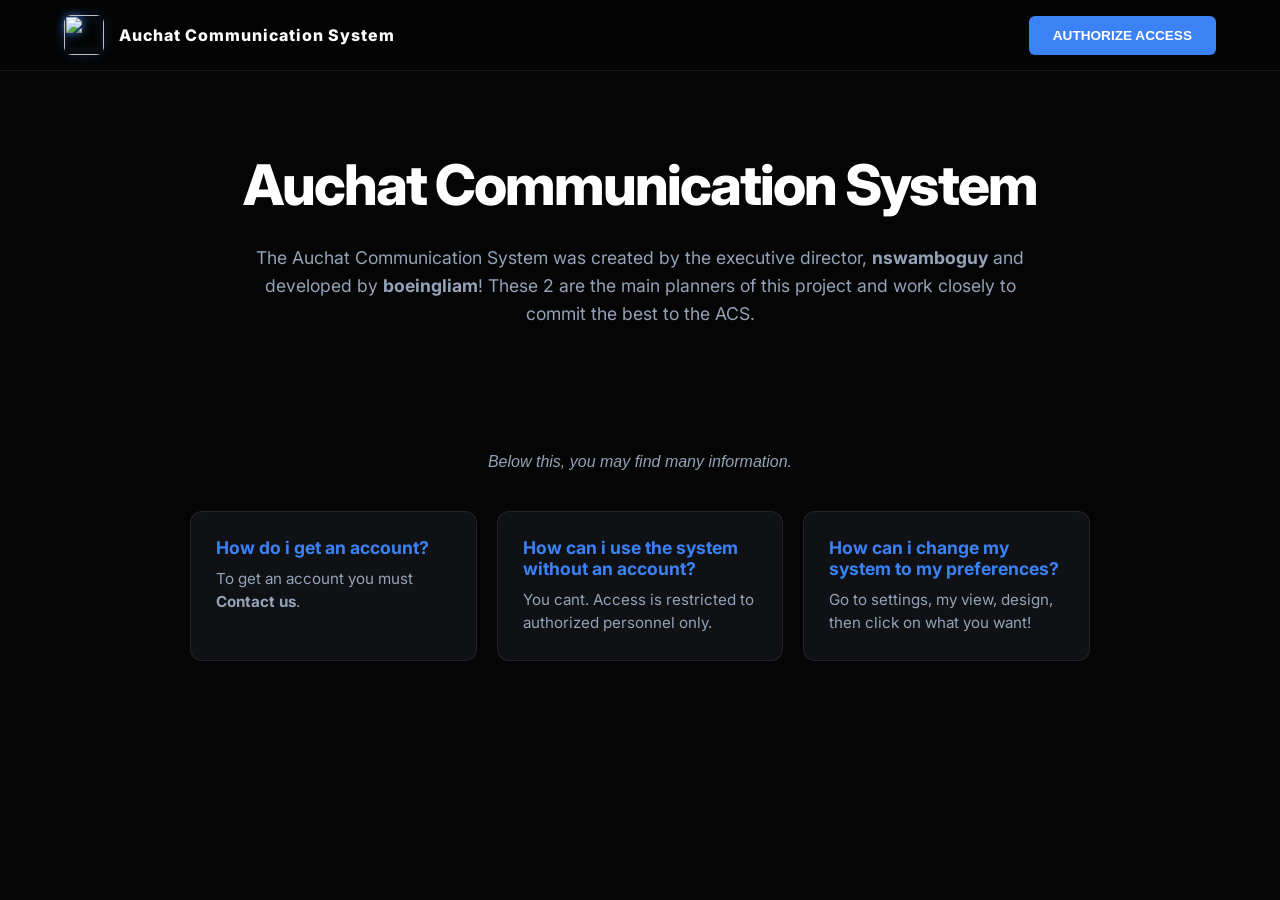
==== commit 703282c1: "Update index.html" ====
--- a/index.html
+++ b/index.html
@@ -2,6 +2,7 @@
 <html lang="en">
 <head>
     <meta charset="UTF-8">
+    <meta name="viewport" content="width=device-width, initial-scale=1.0">
     <title>ACS | Operational Gateway</title>
     <link rel="stylesheet" href="style.css">
 </head>
@@ -14,39 +15,43 @@
         <button class="btn btn-blue" onclick="document.getElementById('loginModal').style.display='flex'">AUTHORIZE ACCESS</button>
     </nav>
 
-    <div style="text-align: center; padding: 100px 20px;">
-        <h1 style="font-size: 4rem; margin: 0; letter-spacing: -2px; font-weight: 800;">Secure Comms.</h1>
-        <p style="color: var(--text-secondary); font-size: 1.2rem; max-width: 700px; margin: 25px auto; line-height: 1.6;">
+    <div style="text-align: center; padding: 80px 20px 40px 20px;">
+        <h1 style="font-size: 3.5rem; margin: 0; letter-spacing: -2px; font-weight: 800;">Auchat Communication System</h1>
+        <p style="color: var(--text-secondary); font-size: 1.1rem; max-width: 800px; margin: 25px auto; line-height: 1.6;">
             The Auchat Communication System was created by the executive director, <b>nswamboguy</b> and developed by <b>boeingliam</b>! 
             These 2 are the main planners of this project and work closely to commit the best to the ACS.
         </p>
     </div>
 
     <div class="info-section">
-        <h2 style="font-size: 2rem;">System Information</h2>
+        <p style="color: var(--text-secondary); font-style: italic;">Below this, you may find many information.</p>
         <div class="faq-grid">
             <div class="faq-item">
-                <h4>How do I get an account?</h4>
-                <p>To get an account you must contact us directly through official channels.</p>
+                <h4>How do i get an account?</h4>
+                <p>To get an account you must <b>Contact us</b>.</p>
             </div>
             <div class="faq-item">
-                <h4>How can I use the system without an account?</h4>
-                <p>You can't. Authorization is required for all modules.</p>
+                <h4>How can i use the system without an account?</h4>
+                <p>You cant. Access is restricted to authorized personnel only.</p>
             </div>
             <div class="faq-item">
-                <h4>How can I change my system to my preferences?</h4>
-                <p>Once logged in, go to Settings > My View > Design, then click on what you want!</p>
+                <h4>How can i change my system to my preferences?</h4>
+                <p>Go to settings, my view, design, then click on what you want!</p>
             </div>
         </div>
     </div>
 
-    <div id="loginModal" style="display:none; position:fixed; inset:0; background:rgba(0,0,0,0.95); z-index:2000; align-items:center; justify-content:center; backdrop-filter: blur(10px);">
-        <div class="card" style="width: 350px; text-align: center; border: 1px solid var(--accent-blue);">
-            <h3>Personnel Login</h3>
-            <input type="email" id="user" placeholder="Email Address" style="margin-bottom:10px;">
-            <input type="password" id="pass" placeholder="Password">
-            <button class="btn btn-blue" style="width:100%; margin-top:20px;" onclick="handleLogin()">VERIFY</button>
-            <p onclick="document.getElementById('loginModal').style.display='none'" style="cursor:pointer; font-size:0.8rem; margin-top:15px; color:var(--text-secondary);">Cancel</p>
+    <div id="loginModal">
+        <div class="card" style="width: 350px; text-align: center;">
+            <h3 style="margin-top: 0;">Personnel Login</h3>
+            <div style="text-align: left;">
+                <label style="font-size: 0.8rem; color: var(--text-secondary);">Email</label>
+                <input type="email" id="user" placeholder="Enter email..." style="margin-bottom:15px; margin-top: 5px;">
+                <label style="font-size: 0.8rem; color: var(--text-secondary);">Password</label>
+                <input type="password" id="pass" placeholder="Enter password..." style="margin-top: 5px;">
+            </div>
+            <button class="btn btn-blue" style="width:100%; margin-top:25px;" onclick="handleLogin()">VERIFY IDENTITY</button>
+            <p onclick="document.getElementById('loginModal').style.display='none'" style="cursor:pointer; font-size:0.8rem; margin-top:15px; color:var(--text-secondary);">Close Gateway</p>
         </div>
     </div>
 
@@ -62,39 +67,26 @@
             messagingSenderId: "1029232195682",
             appId: "1:1029232195682:web:852e8915f3f5293069793b"
         };
+
         const app = initializeApp(firebaseConfig);
         const auth = getAuth(app);
 
         window.handleLogin = async () => {
             const email = document.getElementById('user').value;
             const pass = document.getElementById('pass').value;
+            
+            if (!email || !pass) {
+                alert("Please fill in all fields.");
+                return;
+            }
+
             try {
                 const res = await signInWithEmailAndPassword(auth, email, pass);
                 localStorage.setItem('userEmail', res.user.email);
                 window.location.href = 'dashboard.html';
-            } catch (e) { alert("Invalid Credentials"); }
-        };
-    </script>
-</body>
-</html>        const firebaseConfig = {
-            apiKey: "AIzaSyD-UvH3k2We00wAcsfCTVYJhgNvb7akjd0",
-            authDomain: "rp-portal-7cfdb.firebaseapp.com",
-            projectId: "rp-portal-7cfdb",
-            storageBucket: "rp-portal-7cfdb.firebasestorage.app",
-            messagingSenderId: "1029232195682",
-            appId: "1:1029232195682:web:852e8915f3f5293069793b"
-        };
-        const app = initializeApp(firebaseConfig);
-        const auth = getAuth(app);
-
-        window.handleLogin = async () => {
-            const email = document.getElementById('user').value;
-            const pass = document.getElementById('pass').value;
-            try {
-                const res = await signInWithEmailAndPassword(auth, email, pass);
-                localStorage.setItem('userEmail', res.user.email);
-                window.location.href = 'dashboard.html';
-            } catch (e) { alert("Invalid Credentials"); }
+            } catch (e) {
+                alert("Invalid Credentials: Access Denied.");
+            }
         };
     </script>
 </body>
--- a/style.css
+++ b/style.css
@@ -12,7 +12,13 @@
     --border: rgba(255, 255, 255, 0.08);
 }
 
-body { background-color: var(--bg-dark); color: var(--text-primary); font-family: 'Inter', sans-serif; margin: 0; overflow-x: hidden; }
+body { 
+    background-color: var(--bg-dark); 
+    color: var(--text-primary); 
+    font-family: 'Inter', sans-serif; 
+    margin: 0; 
+    overflow-x: hidden; 
+}
 
 nav {
     height: 70px; display: flex; align-items: center; justify-content: space-between; padding: 0 5%;
@@ -23,35 +29,24 @@
 .logo-container { display: flex; align-items: center; gap: 15px; }
 .acs-logo { width: 40px; height: 40px; border-radius: 8px; filter: drop-shadow(0 0 5px var(--accent-blue)); }
 
-/* Info Section Styles */
-.info-section { max-width: 900px; margin: 80px auto; padding: 0 20px; text-align: center; }
-.faq-grid { display: grid; grid-template-columns: repeat(auto-fit, minmax(250px, 1fr)); gap: 20px; margin-top: 40px; text-align: left; }
-.faq-item { background: var(--card-bg); border: 1px solid var(--border); padding: 20px; border-radius: 12px; }
-.faq-item h4 { color: var(--accent-blue); margin-top: 0; }
-
-/* Dashboard Styles */
-#hr-banner {
-    position: fixed; top: -150px; left: 50%; transform: translateX(-50%);
-    width: 90%; max-width: 800px; background: var(--accent-asio); color: #000;
-    padding: 20px; border-radius: 0 0 15px 15px; z-index: 9999;
-    text-align: center; font-weight: 800; box-shadow: 0 10px 40px rgba(0, 212, 255, 0.4);
-    transition: 0.6s cubic-bezier(0.23, 1, 0.32, 1);
-}
-#hr-banner.active { top: 0; }
-
-.chat-container { display: flex; flex-direction: column; height: 550px; }
-.scroll-area { flex: 1; overflow-y: auto; padding: 15px; background: rgba(0,0,0,0.4); border-radius: 8px; border: 1px solid var(--border); }
-.msg { margin-bottom: 12px; font-size: 0.9rem; padding: 12px; border-radius: 8px; background: rgba(255,255,255,0.03); border-left: 3px solid var(--accent-blue); }
-.msg-hr { border-left-color: var(--accent-asio); background: rgba(0, 212, 255, 0.05); }
-.msg-author { font-weight: 800; font-size: 0.75rem; display: block; text-transform: uppercase; margin-bottom: 4px; }
-.dev-text { color: var(--accent-dev) !important; }
+.info-section { max-width: 900px; margin: 60px auto; padding: 0 20px; text-align: center; }
+.faq-grid { display: grid; grid-template-columns: repeat(auto-fit, minmax(280px, 1fr)); gap: 20px; margin-top: 40px; text-align: left; }
+.faq-item { background: var(--card-bg); border: 1px solid var(--border); padding: 25px; border-radius: 12px; transition: 0.3s; }
+.faq-item:hover { border-color: var(--accent-blue); }
+.faq-item h4 { color: var(--accent-blue); margin: 0 0 10px 0; font-size: 1.1rem; }
+.faq-item p { margin: 0; color: var(--text-secondary); line-height: 1.5; font-size: 0.95rem; }
 
 .card { background: var(--card-bg); border: 1px solid var(--border); border-radius: 12px; padding: 25px; }
-.sidebar-item { padding: 12px; border-radius: 8px; cursor: pointer; color: var(--text-secondary); transition: 0.2s; margin-bottom: 4px; }
-.sidebar-item:hover, .sidebar-item.active { background: rgba(59, 130, 246, 0.1); color: white; }
 
-.btn { padding: 10px 20px; border-radius: 6px; font-weight: 700; cursor: pointer; border: none; font-size: 0.8rem; }
+.btn { padding: 12px 24px; border-radius: 6px; font-weight: 700; cursor: pointer; border: none; font-size: 0.85rem; transition: 0.2s; }
 .btn-blue { background: var(--accent-blue); color: white; }
-.btn-outline { background: transparent; border: 1px solid var(--border); color: white; }
+.btn-blue:hover { opacity: 0.9; transform: translateY(-1px); }
 
-input { background: #161b22; border: 1px solid var(--border); border-radius: 6px; color: white; padding: 12px; width: 100%; outline: none; }
+input { background: #161b22; border: 1px solid var(--border); border-radius: 6px; color: white; padding: 12px; width: 100%; box-sizing: border-box; outline: none; }
+input:focus { border-color: var(--accent-blue); }
+
+#loginModal { 
+    display: none; position: fixed; inset: 0; 
+    background: rgba(0,0,0,0.9); z-index: 2000; 
+    align-items: center; justify-content: center; backdrop-filter: blur(8px); 
+}
